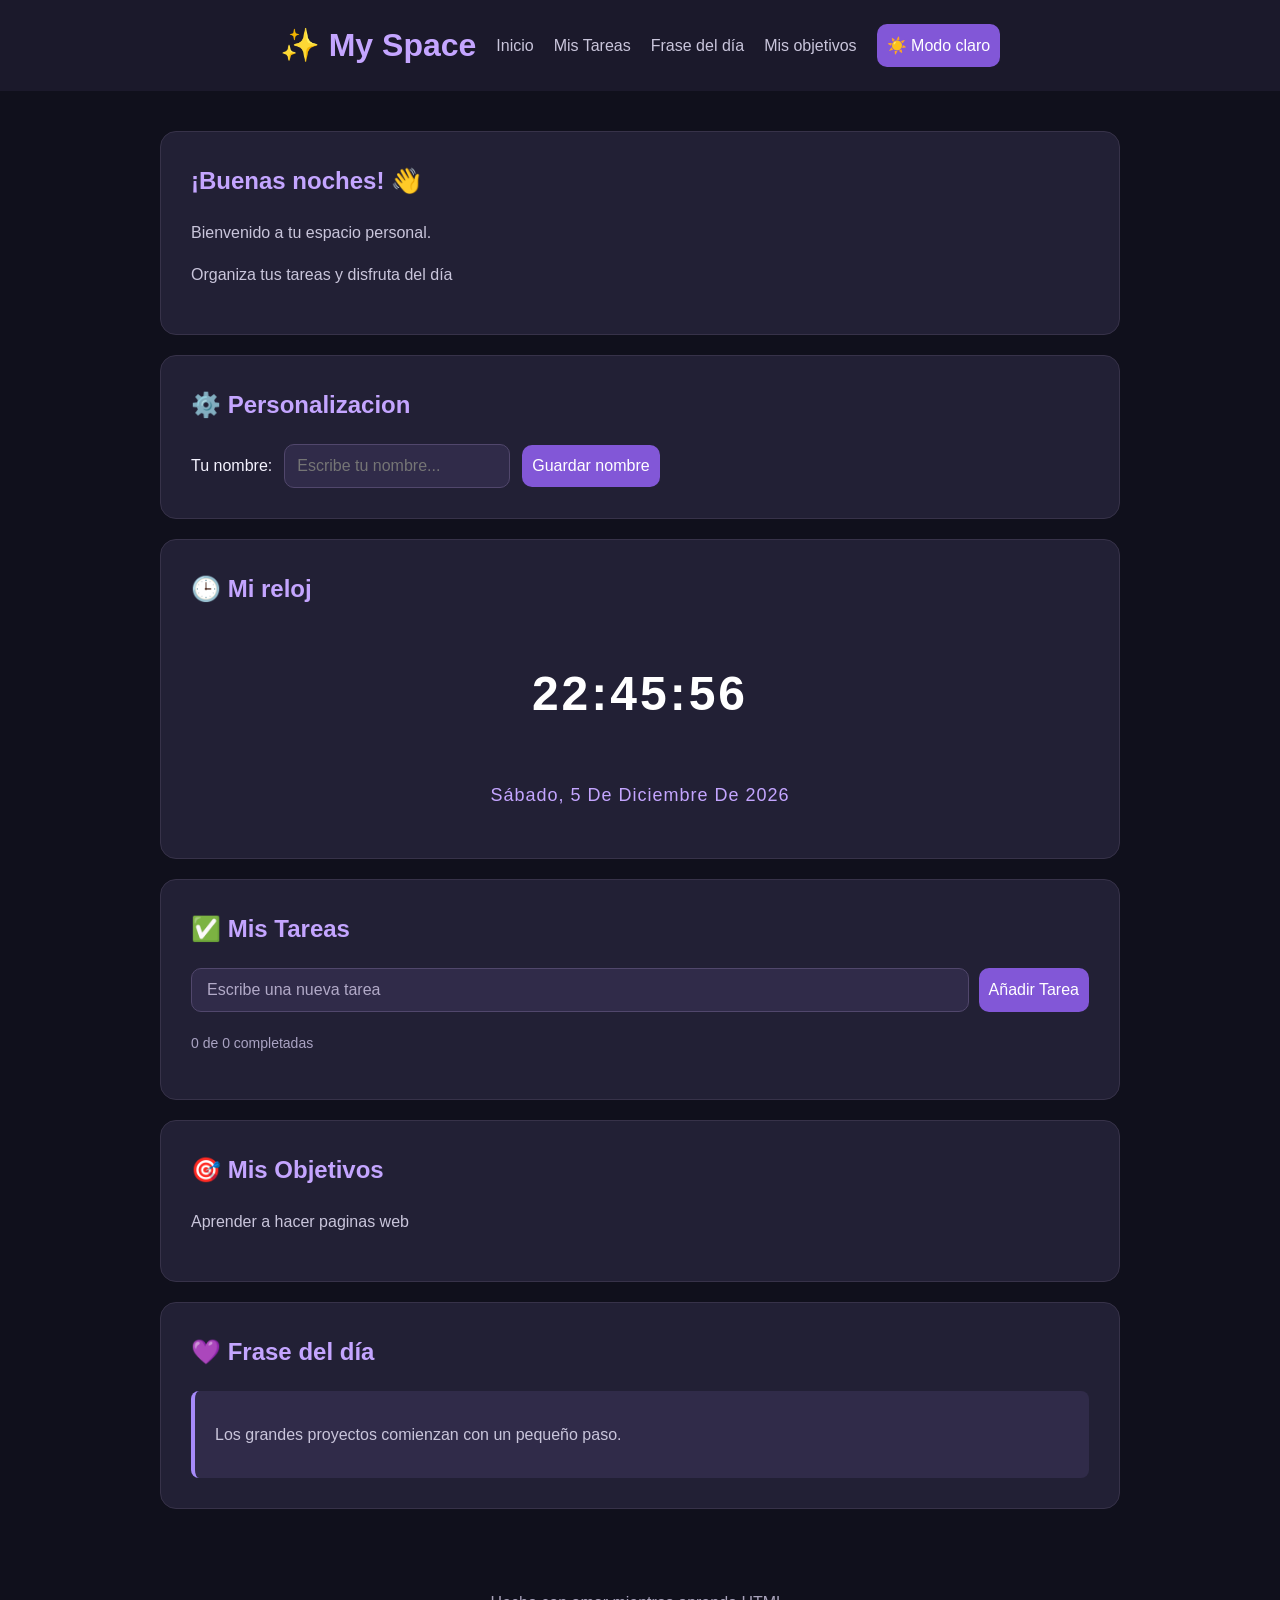
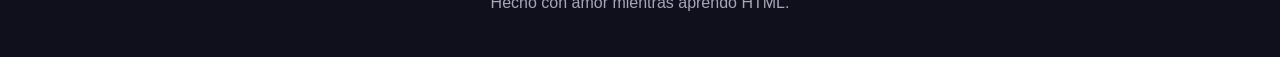
==== index.html @ 18e461f4 "Primera version de My Space" ====
<!DOCTYPE html>
<html lang="es">
<head> 
    <meta charset="UTF-8">
    <meta name="viewport" content="width=device-width, initial-scale=1.0">
    <title>My Space by sunrise</title>
    <link rel="stylesheet" href="style.css">
</head>

<body>

    <!--CABECERA-->
    <header> 
        <h1>✨ My Space</h1>

        <nav> 
            <a href="#Inicio">Inicio</a>
            <a href="#Tareas">Mis Tareas</a>
            <a href="#Frase">Frase del día</a>
            <a href="#Objetivos">Mis objetivos</a>
        </nav>

        <button id="boton-tema" type="button">
            ☀️ Cambiar tema
        </button>
    </header>

    <!--CONTENIDO PRINCIPAL-->
    <main>

        <!--BIENVENIDA-->
        <section id="#Inicio">
            <h2 id="saludo">Cargando Saludo...</h2>
            <p>Bienvenido a tu espacio personal.</p>
            <p>Organiza tus tareas y disfruta del día</p>
        </section>


        <!--Configuracion-->
        <section id="configuracion">
            <h2>⚙️ Personalizacion</h2>

            <form id="formulario-nombre">
                
                <label for="nombre-usuario">Tu nombre:</label>

                <input
                type = "text"
                id = "nombre-usuario"
                placeholder="Escribe tu nombre..."
                maxlength="30"
                >
                <button type="submit">Guardar nombre</button>
            </form>
        </section>


        <!--RELOJ-->
        <section id="reloj">
            <h2>🕒 Mi reloj</h2>
            
            <p id="Hora-actual">--:--:--</p>

            <p id ="fecha-actual">Cargando fecha...</p>
        </section>
        <!--TAREAS-->
        <section id="#Tareas">
            <h2>✅ Mis Tareas</h2>

            <form id="formulario-tarea">
                <input
                    type="text"
                    id="nueva-tarea"
                    placeholder="Escribe una nueva tarea"
                    required
                >

                <button type="submit">Añadir Tarea</button>
            </form>

            <ul id="lista-tareas"></ul>

            <p id="contador-tareas">0 tareas completadas</p>

        </section>

        <!--OBJETIVOS-->
        <section id="#Objetivos">
            <h2>🎯 Mis Objetivos</h2>
            <p> Aprender a hacer paginas web</p>
        </section>
        <!--FRASE DEL DIA-->
        <section id="#Frase">
            <h2>💜 Frase del día</h2>

            <article>
                <p>
                    Los grandes proyectos comienzan
                    con un pequeño paso.
                </p>
            </article>
        </section>

    </main>

    <!--PIE DE PAGINA-->
    <footer>
        <p>Hecho con amor mientras aprendo HTML.</p>
    </footer>

    <script src="script.js"></script>
</body>
</html>
---- style.css ----
/* 1. Configuracion General */

* {
    box-sizing: border-box;
}

html {
    scroll-behavior: smooth;
}

body {
    margin: 0px;
    background-color: #10101c;
    color: #f5f3ff;
    font-family: Arial, sans-serif;
    line-height: 1.6;
}

/* 2. Cabecera */
header {
    background-color: #1b192b;
    padding: 20px 8%;
    display: flex;
    justify-content: center;
    align-items: center;
    gap: 20px;
    flex-wrap: wrap;
}

header h1{
    color: #c4a5ff;
    margin: 0;
}

nav {
    display: flex;
    gap: 20px;
    flex-wrap: wrap;
}

nav a{
    color: #c9c5db;
    text-decoration: none;
}

nav a:hover {
    color: #c4a5ff;
}

/* 3. Contenido principal */

main{
    max-width: 1000px;
    margin: 40px auto;
    padding: 0 20px;
}

/* 4. Tarjetas */

section {
    background-color: #222035;
    padding: 30px;
    margin-bottom: 20px;
    border: 1px solid #373249;
    border-radius: 16px;
}

section h2 {
    color: #c4a5ff;
    margin-top: 0;
}

section p{
    color: #c9c5db;
}

/* 5.Lista de tareas */

ul{
    padding-left: 24px;
}

li{
    margin-bottom: 10px;
}

/* 6.Botones */

button{
    background-color: #8257d7;
    color: white;
    border: none;
    border-radius: 10px;
    padding: 12px 10px;
    font-size: 16px;
    cursor: pointer;
    transition: background-color 0.2s;
}

button:hover {
    background-color: #9c75ed;
}

/* 7.Frase del dia*/

article{
    background-color: #302b49;
    border-left: 4px solid #a78bfa;
    border-radius: 8px;
    padding: 15px 20px;
}

/* 8.Pie de pagina*/

footer {
    text-align: center;
    padding: 25px;
    color: #a9a3bb;
}

/* 9.Adaptacion para moviles*/

@media (max-width: 600px) {
    header {
        padding: 20px;
    }

    main {
        margin: 20px auto;
    }

    section {
        padding: 20px;
    }

    /* Diseño del reloj */


}
#Hora-actual {
    color: #ffffff;
    font-size: 48px;
    font-weight: bold;
    text-align: center;
    letter-spacing: 3px;
    font-variant-numeric: tabular-nums;
}


/* =====================================
   LISTA DE TAREAS
===================================== */

#formulario-tarea {
    display: flex;
    gap: 10px;
    flex-wrap: wrap;
    margin-bottom: 20px;
}

#nueva-tarea {
    flex: 1;
    min-width: 180px;
    padding: 12px 15px;

    background-color: #302b49;
    color: white;

    border: 1px solid #51476c;
    border-radius: 10px;

    font-size: 16px;
}

#nueva-tarea:focus {
    outline: 2px solid #a78bfa;
}

#nueva-tarea::placeholder {
    color: #b2aac8;
}

#lista-tareas {
    list-style: none;
    padding: 0;
}

#lista-tareas li {
    display: flex;
    align-items: center;
    gap: 12px;

    background-color: #302b49;
    border-radius: 10px;
    padding: 12px;

    margin-bottom: 10px;
}

#lista-tareas li span {
    flex: 1;
    overflow-wrap: anywhere;
}

#lista-tareas input[type="checkbox"] {
    width: 18px;
    height: 18px;
    accent-color: #a78bfa;
    cursor: pointer;
}

#lista-tareas .completada {
    text-decoration: line-through;
    color: #a9a3bb;
}

#lista-tareas button {
    background-color: #6f344e;
    padding: 8px 12px;
    font-size: 13px;
}

#lista-tareas button:hover {
    background-color: #a14366;
}

#contador-tareas {
    color: #aaa3c3;
    font-size: 14px;
}


/* ======================================
   MODO CLARO
====================================== */

body.modo-claro {
    background-color: #f5f2fc;
    color: #28213c;
}

body.modo-claro header {
    background-color: #ffffff;
    border-bottom: 1px solid #e3d9ef;
}

body.modo-claro header h1 {
    color: #7045bf;
}

body.modo-claro nav a {
    color: #5d526e;
}

body.modo-claro nav a:hover {
    color: #7045bf;
}

body.modo-claro section {
    background-color: #ffffff;
    border-color: #e3d9ef;
}

body.modo-claro section h2 {
    color: #7045bf;
}

body.modo-claro section p {
    color: #60566e;
}

body.modo-claro #hora-actual {
    color: #28213c;
}

body.modo-claro article {
    background-color: #f0e9fa;
}

body.modo-claro #nueva-tarea {
    background-color: #f8f5fc;
    color: #28213c;
    border-color: #d4c5e6;
}

body.modo-claro #nueva-tarea::placeholder {
    color: #756b83;
}

body.modo-claro #lista-tareas li {
    background-color: #f0e9fa;
}

body.modo-claro #lista-tareas .completada {
    color: #777080;
}

body.modo-claro #contador-tareas,
body.modo-claro footer {
    color: #696078;
}

/* ESTILOS DEL FORMULARIO DE NOMBRE */

#formulario-nombre {
    display: flex;
    flex-wrap: wrap;
    align-items: center;
    gap: 12px;
}

#nombre-usuario {
    padding: 12px;
    background-color: #302b49;
    border: 1px solid #51476c;
    border-radius: 10px;
    color: #ffffff;
    font-size: 16px;
}

body.modo-claro #nombre-usuario {
    background-color: #f8f5fc;
    color: #28213c;
    border-color: #d4c5e6;
}

body.modo-claro #nombre-usuario::placeholder {
    color: #756b83;
}

/* RELOJ EN MODO CLARO */

body.modo-claro #Hora-actual {
    color: #28213c;
}


/* ======================================
   DISEÑO DE LA FECHA
====================================== */

#fecha-actual {
    color: #c4a5ff;
    font-size: 18px;
    font-weight: 500;
    text-align: center;
    letter-spacing: 1px;
    text-transform: capitalize;
    margin-top: 5px;
}

/* FECHA EN MODO CLARO */

body.modo-claro #fecha-actual {
    color: #7045bf;
}
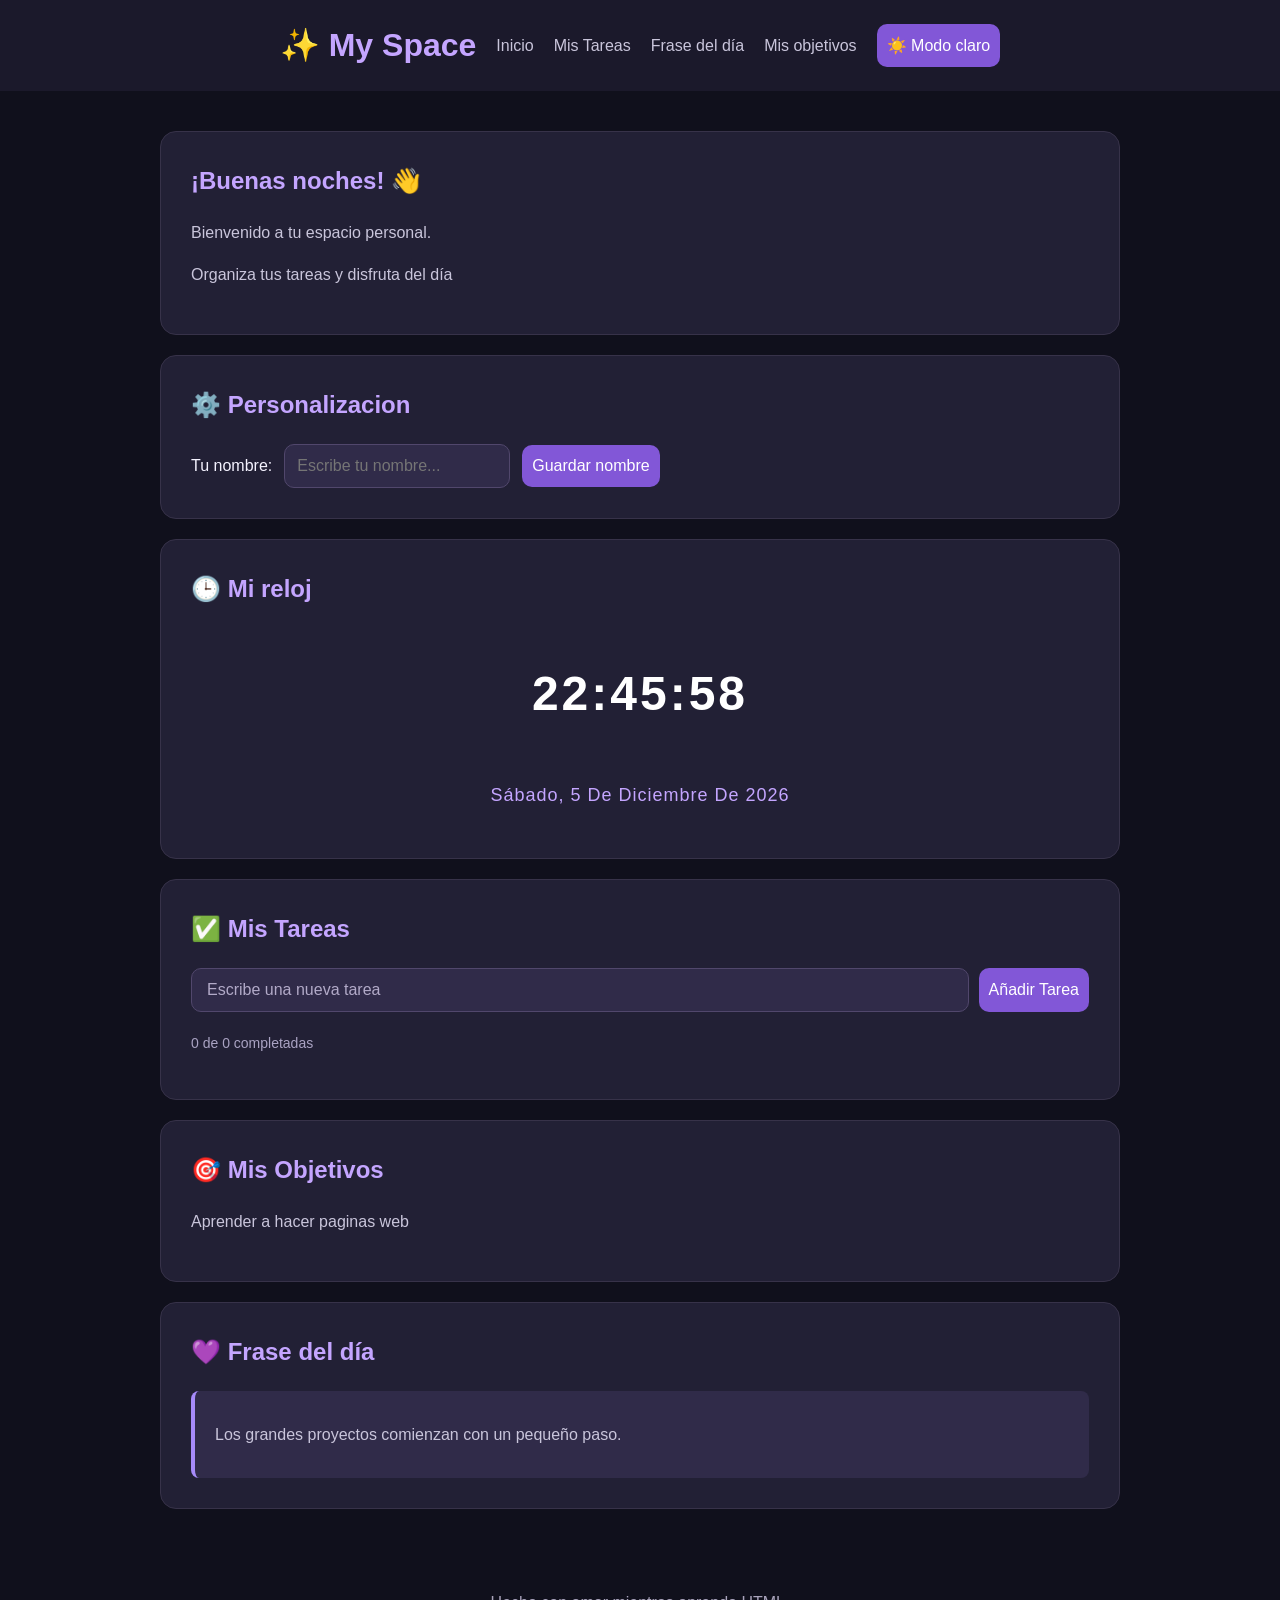
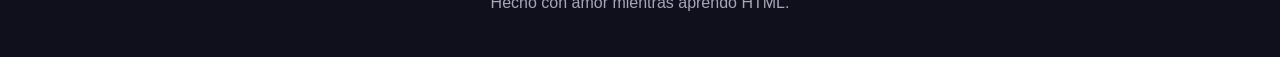
==== commit 4f56e611: "chore: update project files and documentation" ====
--- a/index.html
+++ b/index.html
@@ -1,4 +1,5 @@
 <!DOCTYPE html>
+<!-- My Space - Personal Productivity Dashboard -->
 <html lang="es">
 <head> 
     <meta charset="UTF-8">
--- a/style.css
+++ b/style.css
@@ -1,3 +1,4 @@
+/* My Space - Dashboard Styles */
 /* 1. Configuracion General */
 
 * {
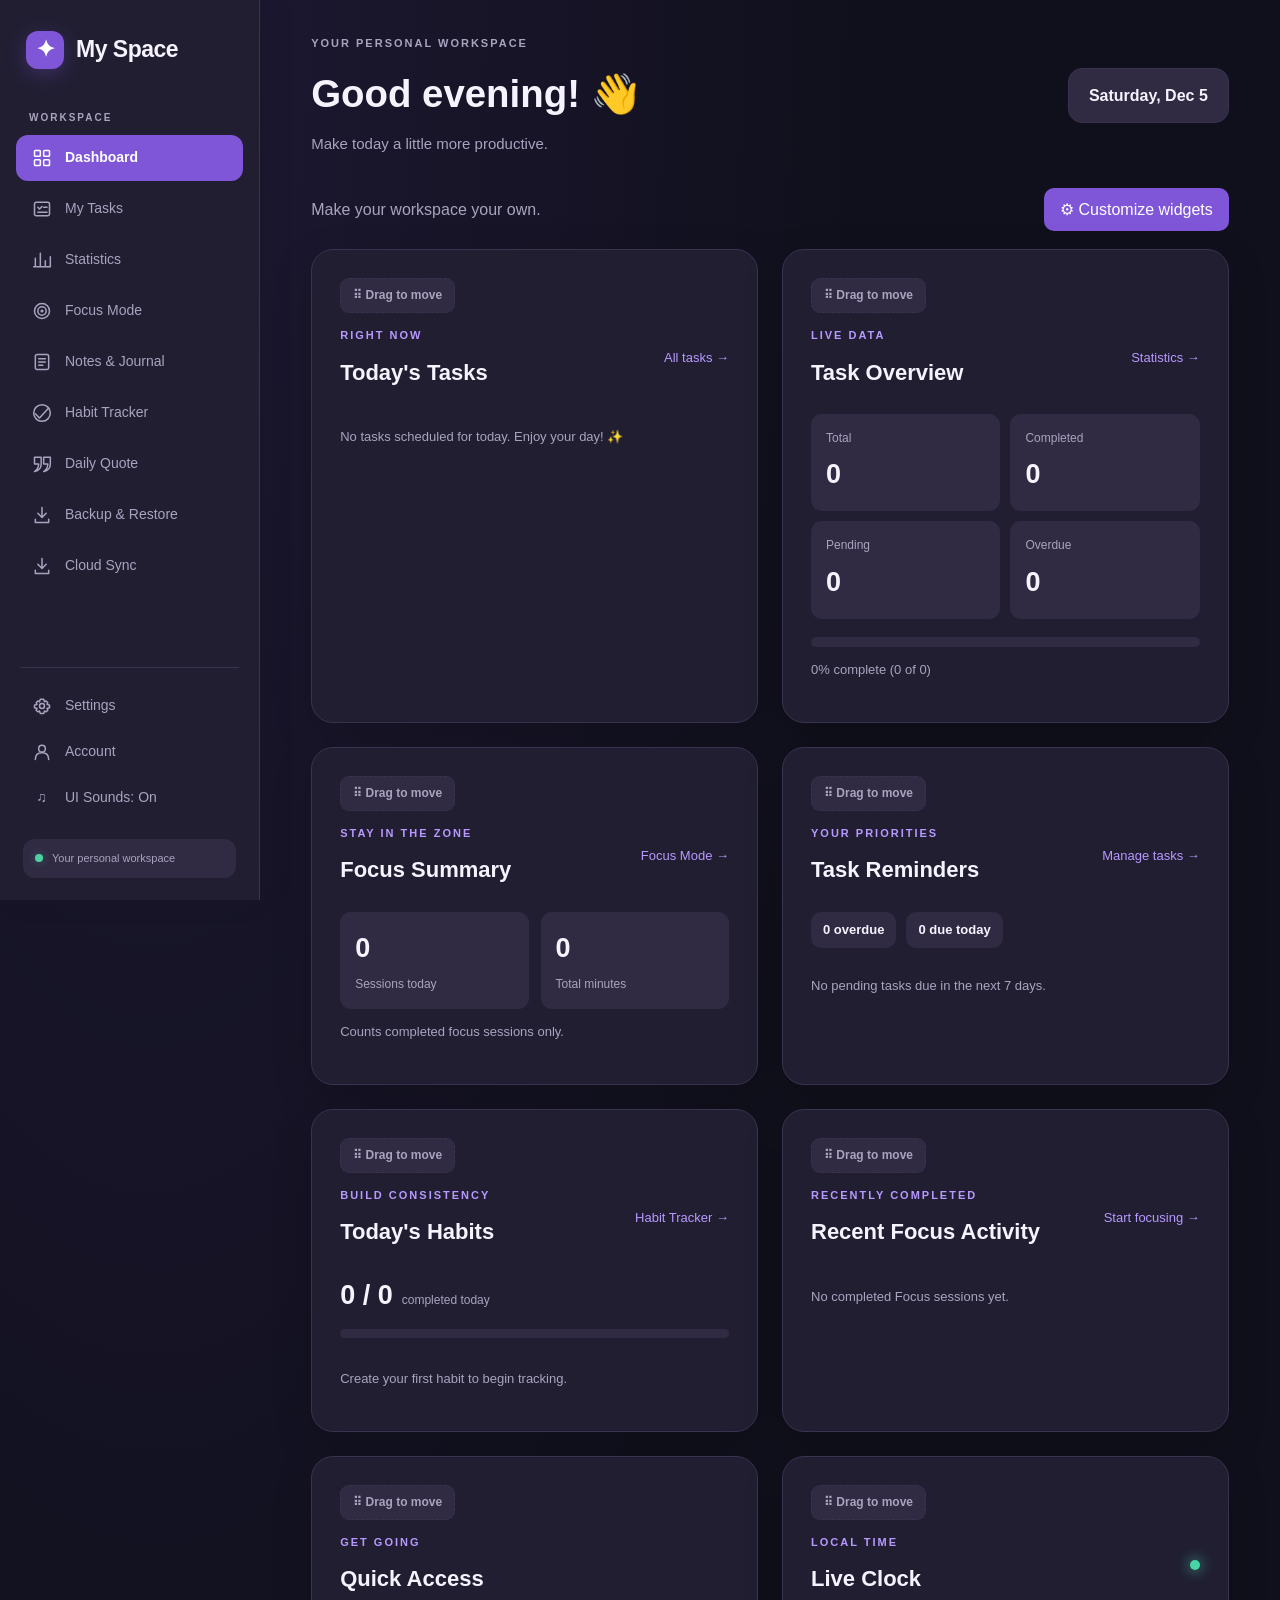
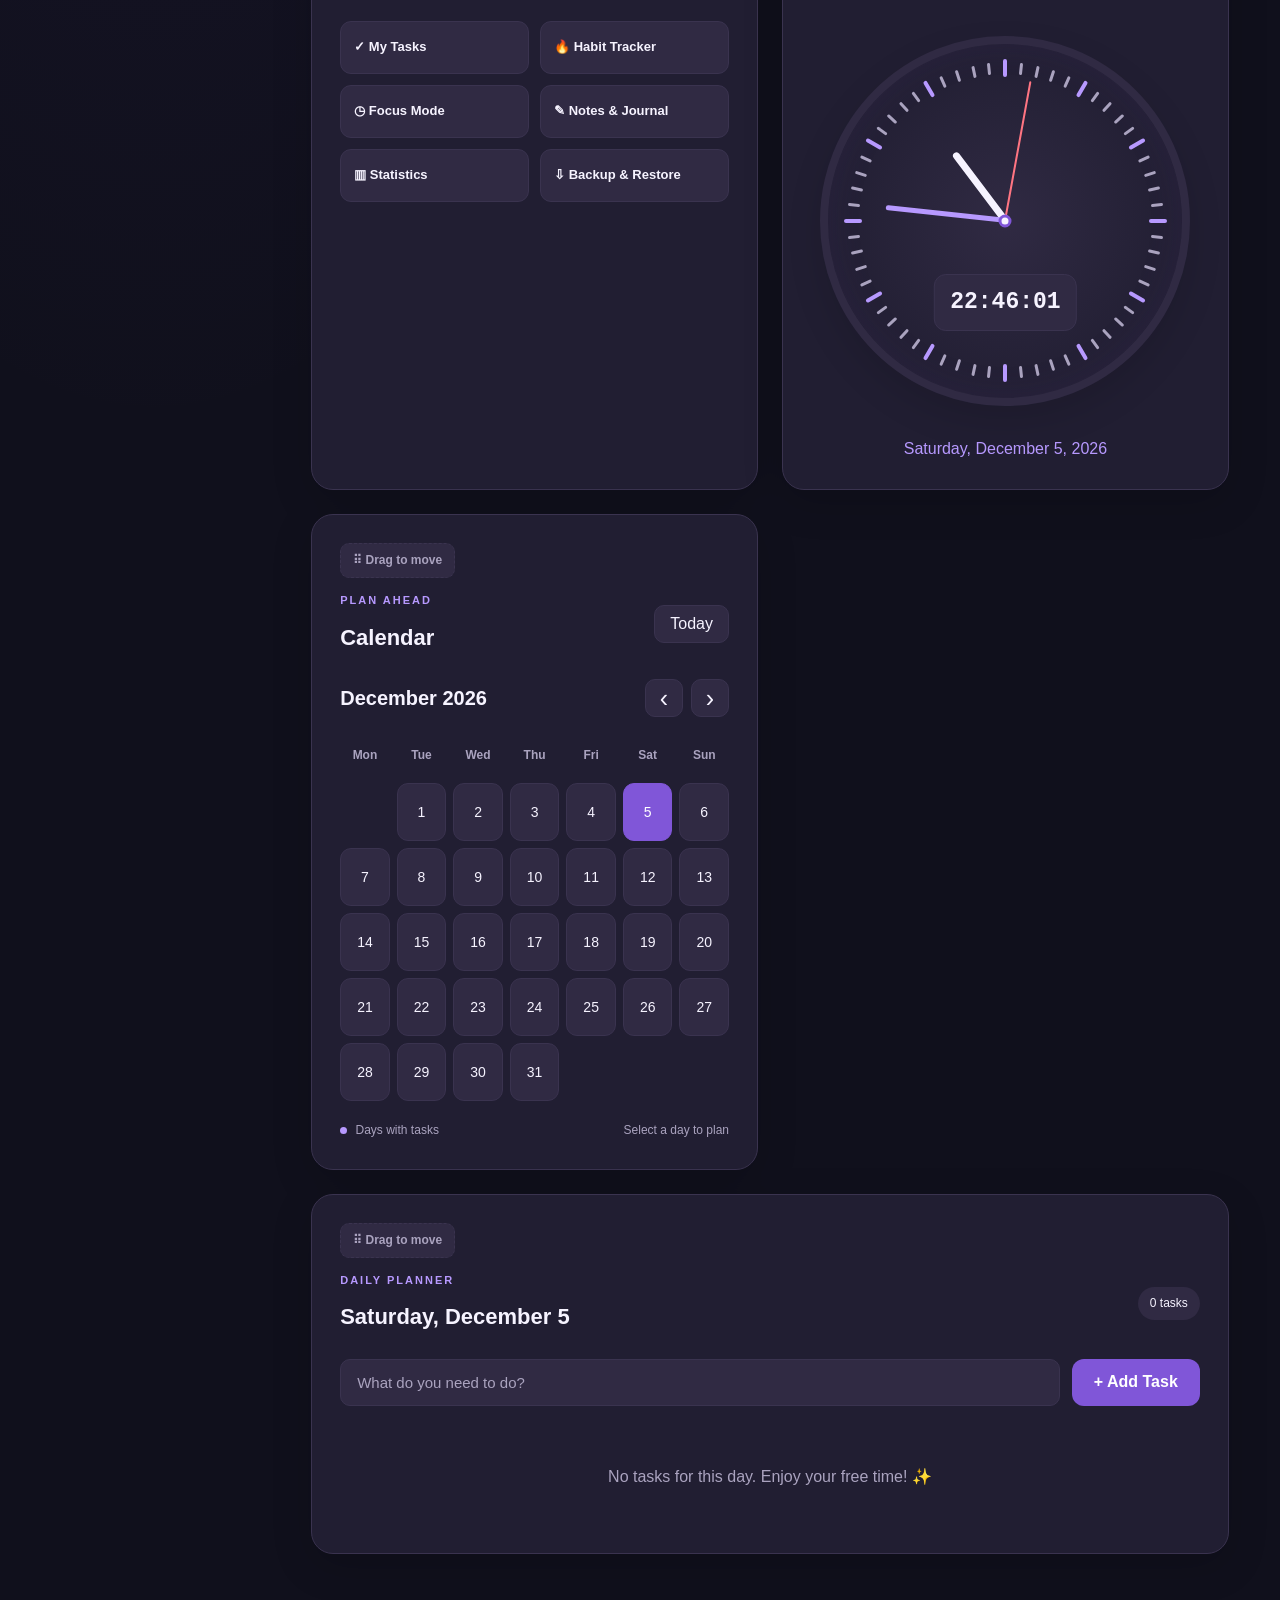
==== commit 56ec112b: "feat: release My Space productivity platform" ====
--- a/index.html
+++ b/index.html
@@ -1,114 +1,258 @@
+
 <!DOCTYPE html>
-<!-- My Space - Personal Productivity Dashboard -->
-<html lang="es">
-<head> 
+<html lang="en">
+
+<head>
     <meta charset="UTF-8">
     <meta name="viewport" content="width=device-width, initial-scale=1.0">
-    <title>My Space by sunrise</title>
+
+    <title>Dashboard | My Space</title>
+
     <link rel="stylesheet" href="style.css">
+    <link rel="stylesheet" href="dashboard.css">
+    <link rel="stylesheet" href="themes.css">
+    <link rel="stylesheet" href="sidebar.css">
+    <link rel="stylesheet" href="dashboard-widgets.css">
+    <link rel="stylesheet" href="activity-center.css">
+
+    <script src="dashboard.js" defer></script>
+    <script src="shared-tasks.js" defer></script>
+    <script src="themes.js" defer></script>
+    <script src="sidebar.js" defer></script>
+    <script src="dashboard-widgets.js" defer></script>
+    <script src="activity-center.js" defer></script>
 </head>
 
-<body>
-
-    <!--CABECERA-->
-    <header> 
-        <h1>✨ My Space</h1>
-
-        <nav> 
-            <a href="#Inicio">Inicio</a>
-            <a href="#Tareas">Mis Tareas</a>
-            <a href="#Frase">Frase del día</a>
-            <a href="#Objetivos">Mis objetivos</a>
-        </nav>
-
-        <button id="boton-tema" type="button">
-            ☀️ Cambiar tema
-        </button>
-    </header>
-
-    <!--CONTENIDO PRINCIPAL-->
-    <main>
-
-        <!--BIENVENIDA-->
-        <section id="#Inicio">
-            <h2 id="saludo">Cargando Saludo...</h2>
-            <p>Bienvenido a tu espacio personal.</p>
-            <p>Organiza tus tareas y disfruta del día</p>
+<body class="dashboard-page">
+
+    
+<header class="site-header">
+
+    <a href="index.html" class="site-brand">
+        ✦ My Space
+    </a>
+
+    <nav class="site-nav" aria-label="Main navigation">
+        <a href="index.html">Dashboard</a>
+        <a href="tasks.html">My Tasks</a>
+        <a href="statistics.html">Statistics</a>
+        <a href="quotes.html">Daily Quote</a>
+        <a href="settings.html">Settings</a>
+    </nav>
+
+</header>
+
+
+    <main class="dashboard-main">
+
+        <div class="welcome">
+            <div>
+                <p class="eyebrow">YOUR PERSONAL WORKSPACE</p>
+                <h1 id="dashboard-greeting">Welcome back! 👋</h1>
+                <p class="subtitle">
+                    Make today a little more productive.
+                </p>
+            </div>
+
+            <div class="today-label" id="today-label"></div>
+        </div>
+
+        <div class="dashboard-actions">
+            <p>Make your workspace your own.</p>
+            <button id="customize-dashboard" type="button" aria-expanded="false" aria-controls="dashboard-customizer">⚙ Customize widgets</button>
+        </div>
+        <section id="dashboard-customizer" class="dashboard-customizer" hidden aria-label="Customize dashboard widgets">
+            <p>Show or hide widgets, and drag widgets by their handles to change their positions.</p>
+            <div id="widget-visibility-controls" class="widget-visibility-controls"></div>
+            <button id="reset-dashboard" type="button">Reset layout</button>
         </section>
-
-
-        <!--Configuracion-->
-        <section id="configuracion">
-            <h2>⚙️ Personalizacion</h2>
-
-            <form id="formulario-nombre">
-                
-                <label for="nombre-usuario">Tu nombre:</label>
-
-                <input
-                type = "text"
-                id = "nombre-usuario"
-                placeholder="Escribe tu nombre..."
-                maxlength="30"
-                >
-                <button type="submit">Guardar nombre</button>
-            </form>
-        </section>
-
-
-        <!--RELOJ-->
-        <section id="reloj">
-            <h2>🕒 Mi reloj</h2>
-            
-            <p id="Hora-actual">--:--:--</p>
-
-            <p id ="fecha-actual">Cargando fecha...</p>
-        </section>
-        <!--TAREAS-->
-        <section id="#Tareas">
-            <h2>✅ Mis Tareas</h2>
-
-            <form id="formulario-tarea">
-                <input
-                    type="text"
-                    id="nueva-tarea"
-                    placeholder="Escribe una nueva tarea"
-                    required
-                >
-
-                <button type="submit">Añadir Tarea</button>
-            </form>
-
-            <ul id="lista-tareas"></ul>
-
-            <p id="contador-tareas">0 tareas completadas</p>
-
-        </section>
-
-        <!--OBJETIVOS-->
-        <section id="#Objetivos">
-            <h2>🎯 Mis Objetivos</h2>
-            <p> Aprender a hacer paginas web</p>
-        </section>
-        <!--FRASE DEL DIA-->
-        <section id="#Frase">
-            <h2>💜 Frase del día</h2>
-
-            <article>
-                <p>
-                    Los grandes proyectos comienzan
-                    con un pequeño paso.
+        <div id="activity-alert" class="activity-alert" role="status" hidden>
+            <span id="activity-alert-text"></span>
+            <button type="button" id="activity-alert-dismiss" aria-label="Dismiss reminder">Dismiss</button>
+        </div>
+        <div class="dashboard-grid personalized-grid" id="personalized-grid">
+
+            <!-- TODAY'S TASKS -->
+            <section class="widget overview-widget" data-widget="today" data-widget-title="Today's Tasks">
+                <div class="widget-heading"><div><p class="eyebrow">RIGHT NOW</p><h2>Today's Tasks</h2></div><a class="widget-link" href="tasks.html">All tasks →</a></div>
+                <ul id="today-tasks-list" class="overview-task-list"></ul>
+                <p id="today-tasks-empty" class="overview-empty" hidden>No tasks scheduled for today. Enjoy your day! ✨</p>
+            </section>
+
+            <!-- TASK STATISTICS -->
+            <section class="widget overview-widget" data-widget="stats" data-widget-title="Task Overview">
+                <div class="widget-heading"><div><p class="eyebrow">LIVE DATA</p><h2>Task Overview</h2></div><a class="widget-link" href="statistics.html">Statistics →</a></div>
+                <div class="overview-stats">
+                    <div><span>Total</span><strong id="dash-stat-total">0</strong></div>
+                    <div><span>Completed</span><strong id="dash-stat-completed">0</strong></div>
+                    <div><span>Pending</span><strong id="dash-stat-pending">0</strong></div>
+                    <div><span>Overdue</span><strong id="dash-stat-overdue">0</strong></div>
+                </div>
+                <div class="overview-progress" role="progressbar" aria-label="Task completion" aria-valuemin="0" aria-valuemax="100" aria-valuenow="0"><div id="dash-progress-fill"></div></div>
+                <p id="dash-completion-label" class="overview-caption">0% complete</p>
+            </section>
+
+            <!-- FOCUS OVERVIEW -->
+            <section class="widget overview-widget" data-widget="focus" data-widget-title="Focus Summary">
+                <div class="widget-heading"><div><p class="eyebrow">STAY IN THE ZONE</p><h2>Focus Summary</h2></div><a class="widget-link" href="focus.html">Focus Mode →</a></div>
+                <div class="focus-summary"><div><strong id="dash-focus-today">0</strong><span>Sessions today</span></div><div><strong id="dash-focus-minutes">0</strong><span>Total minutes</span></div></div>
+                <p class="overview-caption">Counts completed focus sessions only.</p>
+            </section>
+
+            <!-- UPCOMING / OVERDUE TASKS -->
+            <section class="widget activity-widget" data-widget="upcoming" data-widget-title="Task Reminders">
+                <div class="widget-heading"><div><p class="eyebrow">YOUR PRIORITIES</p><h2>Task Reminders</h2></div><a class="widget-link" href="tasks.html">Manage tasks →</a></div>
+                <div class="activity-metrics"><span id="activity-overdue-count">0 overdue</span><span id="activity-today-count">0 due today</span></div>
+                <ul id="activity-upcoming-list" class="activity-list"></ul>
+                <p id="activity-upcoming-empty" class="overview-empty" hidden>No pending tasks due in the next 7 days.</p>
+            </section>
+
+            <!-- HABIT SUMMARY -->
+            <section class="widget activity-widget" data-widget="habits" data-widget-title="Today's Habits">
+                <div class="widget-heading"><div><p class="eyebrow">BUILD CONSISTENCY</p><h2>Today's Habits</h2></div><a class="widget-link" href="habits.html">Habit Tracker →</a></div>
+                <div class="activity-habit-progress"><strong id="activity-habit-count">0 / 0</strong><span>completed today</span></div>
+                <div class="activity-progress" role="progressbar" aria-label="Today's habits completion" aria-valuemin="0" aria-valuemax="100" aria-valuenow="0"><div id="activity-habit-fill"></div></div>
+                <ul id="activity-habit-list" class="activity-list"></ul>
+                <p id="activity-habit-empty" class="overview-empty" hidden>Create your first habit to begin tracking.</p>
+            </section>
+
+            <!-- ACTIVITY HISTORY -->
+            <section class="widget activity-widget" data-widget="activity" data-widget-title="Recent Focus Activity">
+                <div class="widget-heading"><div><p class="eyebrow">RECENTLY COMPLETED</p><h2>Recent Focus Activity</h2></div><a class="widget-link" href="focus.html">Start focusing →</a></div>
+                <ul id="activity-focus-list" class="activity-list"></ul>
+                <p id="activity-focus-empty" class="overview-empty" hidden>No completed Focus sessions yet.</p>
+            </section>
+
+            <!-- QUICK ACCESS -->
+            <section class="widget activity-widget" data-widget="shortcuts" data-widget-title="Quick Access">
+                <div class="widget-heading"><div><p class="eyebrow">GET GOING</p><h2>Quick Access</h2></div></div>
+                <div class="activity-shortcuts">
+                    <a href="tasks.html">✓ My Tasks</a>
+                    <a href="habits.html">🔥 Habit Tracker</a>
+                    <a href="focus.html">◷ Focus Mode</a>
+                    <a href="notes.html">✎ Notes & Journal</a>
+                    <a href="statistics.html">▥ Statistics</a>
+                    <a href="backup.html">⇩ Backup & Restore</a>
+                </div>
+            </section>
+
+            <!-- ANALOG CLOCK -->
+            <section class="widget clock-widget" data-widget="clock" data-widget-title="Live Clock">
+
+                <div class="widget-heading">
+                    <div>
+                        <p class="eyebrow">LOCAL TIME</p>
+                        <h2>Live Clock</h2>
+                    </div>
+                    <span class="status-dot" aria-label="Live"></span>
+                </div>
+
+                <div class="clock-container">
+                    <div class="analog-clock" aria-label="Analog clock">
+
+                        <div class="clock-marks" id="clock-marks"></div>
+
+                        <div class="clock-hand hour-hand" id="hour-hand"></div>
+                        <div class="clock-hand minute-hand" id="minute-hand"></div>
+                        <div class="clock-hand second-hand" id="second-hand"></div>
+
+                        <div class="clock-center"></div>
+
+                        <div class="digital-display" id="digital-clock"
+                             role="timer" aria-live="off">
+                            --:--:--
+                        </div>
+
+                    </div>
+                </div>
+
+                <p class="clock-date" id="clock-date">
+                    Loading date...
                 </p>
-            </article>
-        </section>
+            </section>
+
+            <!-- MONTHLY CALENDAR -->
+            <section class="widget calendar-widget" data-widget="calendar" data-widget-title="Calendar">
+
+                <div class="widget-heading">
+                    <div>
+                        <p class="eyebrow">PLAN AHEAD</p>
+                        <h2>Calendar</h2>
+                    </div>
+
+                    <button id="calendar-today" class="today-button"
+                            type="button">
+                        Today
+                    </button>
+                </div>
+
+                <div class="calendar-toolbar">
+
+                    <h3 id="calendar-month"></h3>
+
+                    <div class="calendar-actions">
+                        <button id="previous-month" type="button"
+                                aria-label="Previous month">‹</button>
+                        <button id="next-month" type="button"
+                                aria-label="Next month">›</button>
+                    </div>
+
+                </div>
+
+                <div class="calendar-weekdays" aria-hidden="true">
+                    <span>Mon</span>
+                    <span>Tue</span>
+                    <span>Wed</span>
+                    <span>Thu</span>
+                    <span>Fri</span>
+                    <span>Sat</span>
+                    <span>Sun</span>
+                </div>
+
+                <div class="calendar-days" id="calendar-days"></div>
+
+                <div class="calendar-legend">
+                    <span><i></i> Days with tasks</span>
+                    <span>Select a day to plan</span>
+                </div>
+
+            </section>
+
+            <!-- SCHEDULED TASKS -->
+            <section class="widget planner-widget" data-widget="planner" data-widget-title="Daily Planner">
+
+                <div class="widget-heading">
+                    <div>
+                        <p class="eyebrow">DAILY PLANNER</p>
+                        <h2 id="selected-date-title">Selected Day</h2>
+                    </div>
+                    <span class="task-count" id="day-task-count">0 tasks</span>
+                </div>
+
+                <form id="calendar-task-form" class="task-form">
+                    <input
+                        id="calendar-task-input"
+                        type="text"
+                        placeholder="What do you need to do?"
+                        maxlength="160"
+                        aria-label="New scheduled task"
+                        required
+                    >
+
+                    <button type="submit">+ Add Task</button>
+                </form>
+
+                <ul class="scheduled-tasks" id="scheduled-tasks"></ul>
+
+                <p class="empty-message" id="empty-tasks">
+                    No tasks for this day. Enjoy your free time! ✨
+                </p>
+
+            </section>
+
+        </div>
 
     </main>
 
-    <!--PIE DE PAGINA-->
-    <footer>
-        <p>Hecho con amor mientras aprendo HTML.</p>
-    </footer>
-
-    <script src="script.js"></script>
 </body>
-</html>+</html>
--- a/style.css
+++ b/style.css
@@ -355,3 +355,308 @@
 body.modo-claro #fecha-actual {
     color: #7045bf;
 }
+
+html {
+    scroll-behavior: smooth;
+    scroll-padding-top: 100px;
+}
+header {
+    position: sticky;
+    top: 0;
+    z-index: 100;
+}
+@media (max-width: 600px) {
+    html {
+        scroll-padding-top: 160px;
+    }
+}
+
+@media (prefers-reduced-motion: reduce) {
+    html {
+        scroll-behavior: auto;
+    }
+}
+
+
+/* =====================================
+   MAIN NAVIGATION
+===================================== */
+
+#menu-principal {
+    display: flex;
+    align-items: center;
+    flex-wrap: wrap;
+    gap: 8px;
+}
+
+#menu-principal a {
+    display: inline-block;
+    padding: 10px 15px;
+
+    color: #c9c5db;
+    text-decoration: none;
+    font-size: 14px;
+    font-weight: 500;
+
+    border-radius: 10px;
+    transition: background-color 0.2s, color 0.2s;
+}
+
+#menu-principal a:hover {
+    background-color: #302b49;
+    color: #ffffff;
+}
+
+#menu-principal a:focus-visible {
+    outline: 2px solid #a78bfa;
+    outline-offset: 3px;
+}
+
+/* Highlight the selected section */
+
+#menu-principal a.activo {
+    background-color: #8257d7;
+    color: #ffffff;
+}
+
+/* Light theme */
+
+body.modo-claro #menu-principal a {
+    color: #5d526e;
+}
+
+body.modo-claro #menu-principal a:hover {
+    background-color: #f0e9fa;
+    color: #7045bf;
+}
+
+body.modo-claro #menu-principal a.activo {
+    background-color: #8257d7;
+    color: #ffffff;
+}
+
+/* =====================================
+   MULTI-PAGE LAYOUT
+===================================== */
+
+body {
+    min-height: 100vh;
+    display: flex;
+    flex-direction: column;
+}
+
+main {
+    width: 100%;
+    flex: 1;
+}
+
+header {
+    position: relative;
+}
+
+#menu-principal a.activo {
+    background-color: #8257d7;
+    color: #ffffff;
+}
+
+body.modo-claro #menu-principal a.activo {
+    background-color: #8257d7;
+    color: #ffffff;
+}
+
+section {
+    width: 100%;
+}
+
+/* SETTINGS FORM */
+
+#formulario-nombre {
+    display: flex;
+    flex-wrap: wrap;
+    align-items: center;
+    gap: 12px;
+}
+
+#nombre-usuario {
+    flex: 1;
+    min-width: 180px;
+}
+
+/* RESPONSIVE LAYOUT */
+
+@media (max-width: 600px) {
+    header {
+        flex-direction: column;
+        align-items: flex-start;
+    }
+
+    #menu-principal {
+        width: 100%;
+    }
+
+    #menu-principal a {
+        font-size: 13px;
+        padding: 8px 10px;
+    }
+}
+
+
+/* =====================================
+   LIVE CLOCK & DATE
+===================================== */
+
+#reloj {
+    text-align: center;
+}
+
+#hora-actual {
+    color: #ffffff;
+    font-size: 56px;
+    font-weight: 700;
+    font-variant-numeric: tabular-nums;
+    letter-spacing: 3px;
+    margin: 15px 0 5px;
+}
+
+#fecha-actual {
+    color: #c4a5ff;
+    font-size: 18px;
+    font-weight: 500;
+    margin-top: 5px;
+}
+
+/* LIGHT MODE */
+
+body.modo-claro #hora-actual {
+    color: #28213c;
+}
+
+body.modo-claro #fecha-actual {
+    color: #7045bf;
+}
+
+/* MOBILE */
+
+@media (max-width: 600px) {
+    #hora-actual {
+        font-size: 38px;
+        letter-spacing: 1px;
+    }
+
+    #fecha-actual {
+        font-size: 15px;
+    }
+}
+
+
+/* =====================================
+   UNIFIED TASK SYSTEM
+===================================== */
+
+#lista-tareas {
+    list-style: none;
+    padding: 0;
+    display: grid;
+    gap: 12px;
+}
+
+#lista-tareas .scheduled-task {
+    display: flex;
+    align-items: center;
+    gap: 14px;
+    background: #302b49;
+    border-radius: 12px;
+    padding: 15px;
+}
+
+#lista-tareas .task-content {
+    display: flex;
+    flex: 1;
+    min-width: 0;
+    flex-direction: column;
+    gap: 8px;
+}
+
+#lista-tareas .task-content span {
+    color: #ffffff;
+    overflow-wrap: anywhere;
+}
+
+#lista-tareas .task-content span.done {
+    color: #aaa3bd;
+    text-decoration: line-through;
+}
+
+.task-date-input,
+#fecha-tarea {
+    background: #211d35;
+    color: #c4a5ff;
+    border: 1px solid #51476c;
+    border-radius: 8px;
+    padding: 8px 10px;
+    font-family: inherit;
+    color-scheme: dark;
+}
+
+.task-date-input {
+    max-width: 180px;
+}
+
+#lista-tareas .scheduled-task > input {
+    width: 18px;
+    height: 18px;
+    accent-color: #a78bfa;
+}
+
+#lista-tareas .delete-task {
+    flex-shrink: 0;
+    background: #6f344e;
+    color: white;
+    font-size: 13px;
+    padding: 8px 12px;
+}
+
+#sin-tareas {
+    color: #a9a3bb;
+    text-align: center;
+    margin-top: 30px;
+}
+
+#sin-tareas[hidden] {
+    display: none;
+}
+
+body.modo-claro #lista-tareas .scheduled-task {
+    background: #f0e9fa;
+}
+
+body.modo-claro #lista-tareas .task-content span {
+    color: #28213c;
+}
+
+body.modo-claro #lista-tareas .task-content span.done {
+    color: #777080;
+}
+
+body.modo-claro .task-date-input,
+body.modo-claro #fecha-tarea {
+    color-scheme: light;
+    background: #ffffff;
+    color: #7045bf;
+    border-color: #d4c5e6;
+}
+
+@media (max-width: 600px) {
+    #formulario-tarea {
+        flex-direction: column;
+        align-items: stretch;
+    }
+
+    #lista-tareas .scheduled-task {
+        flex-wrap: wrap;
+    }
+
+    .task-date-input {
+        max-width: 100%;
+    }
+}
--- a/dashboard.css
+++ b/dashboard.css
@@ -0,0 +1,677 @@
+
+/* =========================================
+   MY SPACE — DASHBOARD 2.0
+========================================= */
+
+:root {
+    --bg: #10101c;
+    --panel: #211e32;
+    --panel-alt: #2c2740;
+    --text: #f5f2ff;
+    --muted: #a9a2be;
+    --accent: #b799ff;
+    --accent-strong: #8056d8;
+    --border: #39334e;
+    --shadow: 0 12px 40px rgba(0, 0, 0, .15);
+}
+
+body.modo-claro {
+    --bg: #f4f1fa;
+    --panel: #ffffff;
+    --panel-alt: #eee8f7;
+    --text: #28213c;
+    --muted: #716783;
+    --accent: #7045bf;
+    --accent-strong: #8056d8;
+    --border: #e0d6ed;
+    --shadow: 0 12px 35px rgba(65, 39, 105, .06);
+}
+
+* {
+    box-sizing: border-box;
+}
+
+body.dashboard-page {
+    min-height: 100vh;
+    margin: 0;
+    background:
+        radial-gradient(ellipse at 10% 0%,
+            rgba(126, 82, 204, .12), transparent 40%),
+        var(--bg);
+    color: var(--text);
+    font-family: Inter, "Segoe UI", Arial, sans-serif;
+}
+
+/* HEADER */
+
+.dashboard-header {
+    width: 100%;
+    padding: 20px clamp(20px, 4vw, 72px);
+    display: flex;
+    align-items: center;
+    justify-content: space-between;
+    gap: 24px;
+    flex-wrap: wrap;
+    background: var(--panel);
+    border-bottom: 1px solid var(--border);
+}
+
+.brand {
+    color: var(--accent);
+    font-size: 24px;
+    font-weight: 800;
+    text-decoration: none;
+}
+
+.dashboard-nav {
+    display: flex;
+    flex-wrap: wrap;
+    gap: 8px;
+}
+
+.dashboard-nav a {
+    color: var(--muted);
+    padding: 11px 17px;
+    text-decoration: none;
+    border-radius: 12px;
+    font-size: 14px;
+    transition: .2s ease;
+}
+
+.dashboard-nav a:hover {
+    color: var(--text);
+    background: var(--panel-alt);
+}
+
+.dashboard-nav a.active {
+    background: var(--accent-strong);
+    color: #ffffff;
+}
+
+/* MAIN LAYOUT */
+
+main.dashboard-main {
+    width: 100%;
+    max-width: 1800px;
+    margin: 0 auto;
+    padding: 35px clamp(20px, 4vw, 72px) 55px;
+    flex: 1;
+}
+
+.welcome {
+    display: flex;
+    justify-content: space-between;
+    align-items: center;
+    gap: 24px;
+    flex-wrap: wrap;
+    margin-bottom: 32px;
+}
+
+.eyebrow {
+    color: var(--accent);
+    font-size: 11px;
+    font-weight: 700;
+    letter-spacing: 2px;
+    text-transform: uppercase;
+    margin: 0 0 10px;
+}
+
+.welcome h1 {
+    color: var(--text);
+    font-size: clamp(28px, 3vw, 44px);
+    margin: 0 0 8px;
+}
+
+.subtitle {
+    color: var(--muted);
+    font-size: 15px;
+    margin: 0;
+}
+
+.today-label {
+    background: var(--panel);
+    border: 1px solid var(--border);
+    border-radius: 14px;
+    padding: 14px 20px;
+    color: var(--accent);
+    font-weight: 600;
+}
+
+/* WIDGET GRID */
+
+.dashboard-grid {
+    display: grid;
+    grid-template-columns: minmax(0, 1fr) minmax(0, 1.45fr);
+    gap: 24px;
+    align-items: stretch;
+}
+
+.widget {
+    min-width: 0;
+    width: 100%;
+    margin: 0;
+    padding: 28px;
+    border: 1px solid var(--border);
+    border-radius: 22px;
+    background: var(--panel);
+    box-shadow: var(--shadow);
+}
+
+.widget-heading {
+    display: flex;
+    align-items: center;
+    justify-content: space-between;
+    gap: 15px;
+    margin-bottom: 24px;
+}
+
+.widget-heading h2 {
+    font-size: 22px;
+    color: var(--text);
+    margin: 0;
+}
+
+.status-dot {
+    width: 10px;
+    height: 10px;
+    border-radius: 50%;
+    background: #48d5a4;
+    box-shadow: 0 0 14px #48d5a4;
+    animation: pulse 2s infinite;
+}
+
+@keyframes pulse {
+    50% { opacity: .45; }
+}
+
+/* =========================================
+   ANALOG CLOCK
+========================================= */
+
+.clock-widget {
+    display: flex;
+    flex-direction: column;
+}
+
+.clock-container {
+    display: flex;
+    align-items: center;
+    justify-content: center;
+    flex: 1;
+    padding: 15px 0;
+}
+
+.analog-clock {
+    position: relative;
+    width: min(100%, 370px);
+    aspect-ratio: 1;
+    border-radius: 50%;
+    border: 8px solid var(--panel-alt);
+    background:
+        radial-gradient(circle,
+            var(--panel-alt) 0%,
+            var(--panel) 75%);
+    box-shadow:
+        inset 0 0 35px rgba(115, 79, 179, .1),
+        0 15px 35px rgba(0, 0, 0, .12);
+}
+
+.clock-mark {
+    position: absolute;
+    left: 50%;
+    top: 50%;
+    width: 3px;
+    height: 12px;
+    background: var(--muted);
+    border-radius: 3px;
+    transform-origin: center center;
+}
+
+.clock-mark.major {
+    width: 4px;
+    height: 18px;
+    background: var(--accent);
+}
+
+.clock-hand {
+    position: absolute;
+    bottom: 50%;
+    left: 50%;
+    transform-origin: 50% 100%;
+    border-radius: 20px;
+    z-index: 2;
+}
+
+.hour-hand {
+    width: 7px;
+    height: 24%;
+    margin-left: -3.5px;
+    background: var(--text);
+}
+
+.minute-hand {
+    width: 5px;
+    height: 34%;
+    margin-left: -2.5px;
+    background: var(--accent);
+}
+
+.second-hand {
+    width: 2px;
+    height: 40%;
+    margin-left: -1px;
+    background: #f28db2;
+    z-index: 4;
+}
+
+.clock-center {
+    position: absolute;
+    left: 50%;
+    top: 50%;
+    width: 13px;
+    height: 13px;
+    transform: translate(-50%, -50%);
+    background: var(--text);
+    border: 3px solid var(--accent-strong);
+    border-radius: 50%;
+    z-index: 6;
+}
+
+.digital-display {
+    position: absolute;
+    top: 65%;
+    left: 50%;
+    transform: translateX(-50%);
+    width: max-content;
+    padding: 9px 15px;
+    background: var(--panel-alt);
+    border: 1px solid var(--border);
+    border-radius: 12px;
+    color: var(--text);
+    font-family: Consolas, monospace;
+    font-size: clamp(16px, 2vw, 23px);
+    font-variant-numeric: tabular-nums;
+    font-weight: 700;
+    z-index: 7;
+}
+
+.clock-date {
+    text-align: center;
+    color: var(--accent);
+    font-size: 16px;
+    margin: 15px 0 0;
+}
+
+/* =========================================
+   CALENDAR
+========================================= */
+
+.calendar-widget {
+    display: flex;
+    flex-direction: column;
+}
+
+.today-button {
+    background: var(--panel-alt);
+    color: var(--accent);
+    border: 1px solid var(--border);
+    border-radius: 10px;
+    padding: 9px 15px;
+    cursor: pointer;
+}
+
+.calendar-toolbar {
+    display: flex;
+    align-items: center;
+    justify-content: space-between;
+    gap: 12px;
+    margin-bottom: 20px;
+}
+
+.calendar-toolbar h3 {
+    color: var(--text);
+    font-size: 20px;
+    margin: 0;
+}
+
+.calendar-actions {
+    display: flex;
+    gap: 8px;
+}
+
+.calendar-actions button {
+    width: 38px;
+    height: 38px;
+    padding: 0;
+    font-size: 25px;
+    border: 1px solid var(--border);
+    border-radius: 10px;
+    background: var(--panel-alt);
+    color: var(--text);
+    cursor: pointer;
+}
+
+.calendar-actions button:hover,
+.today-button:hover {
+    background: var(--accent-strong);
+    color: white;
+}
+
+.calendar-weekdays,
+.calendar-days {
+    display: grid;
+    grid-template-columns: repeat(7, minmax(0, 1fr));
+    gap: 7px;
+}
+
+.calendar-weekdays {
+    margin-bottom: 9px;
+}
+
+.calendar-weekdays span {
+    text-align: center;
+    color: var(--muted);
+    font-size: 12px;
+    font-weight: 700;
+    padding: 9px 0;
+}
+
+.calendar-day {
+    position: relative;
+    min-height: 58px;
+    padding: 9px 5px;
+    background: var(--panel-alt);
+    border: 1px solid transparent;
+    border-radius: 11px;
+    color: var(--text);
+    font-size: 14px;
+    cursor: pointer;
+    transition: background .2s, border-color .2s;
+}
+
+.calendar-day:hover {
+    border-color: var(--accent);
+}
+
+.calendar-day.today {
+    color: var(--accent);
+    border-color: var(--accent-strong);
+}
+
+.calendar-day.selected {
+    background: var(--accent-strong);
+    color: #ffffff;
+}
+
+.calendar-day.has-tasks::after {
+    content: "";
+    position: absolute;
+    width: 6px;
+    height: 6px;
+    bottom: 7px;
+    left: calc(50% - 3px);
+    background: #d5b7ff;
+    border-radius: 50%;
+}
+
+.calendar-day.selected.has-tasks::after {
+    background: #ffffff;
+}
+
+.calendar-empty {
+    min-height: 58px;
+}
+
+.calendar-legend {
+    display: flex;
+    justify-content: space-between;
+    flex-wrap: wrap;
+    gap: 12px;
+    color: var(--muted);
+    font-size: 12px;
+    margin-top: 20px;
+}
+
+.calendar-legend i {
+    display: inline-block;
+    width: 7px;
+    height: 7px;
+    margin-right: 5px;
+    background: var(--accent);
+    border-radius: 50%;
+}
+
+/* =========================================
+   DAILY PLANNER
+========================================= */
+
+.planner-widget {
+    grid-column: 1 / -1;
+}
+
+.task-count {
+    background: var(--panel-alt);
+    color: var(--accent);
+    border-radius: 20px;
+    padding: 7px 12px;
+    font-size: 12px;
+}
+
+.task-form {
+    display: flex;
+    flex-wrap: wrap;
+    gap: 12px;
+    margin-bottom: 22px;
+}
+
+.task-form input {
+    flex: 1;
+    min-width: 200px;
+    background: var(--panel-alt);
+    color: var(--text);
+    border: 1px solid var(--border);
+    border-radius: 12px;
+    padding: 14px 16px;
+    font-size: 15px;
+}
+
+.task-form input::placeholder {
+    color: var(--muted);
+}
+
+.task-form button {
+    background: var(--accent-strong);
+    border: none;
+    border-radius: 12px;
+    padding: 14px 22px;
+    color: white;
+    font-weight: 600;
+    cursor: pointer;
+}
+
+.scheduled-tasks {
+    padding: 0;
+    margin: 0;
+    list-style: none;
+    display: grid;
+    gap: 10px;
+}
+
+.scheduled-task {
+    display: flex;
+    align-items: center;
+    gap: 12px;
+    padding: 14px;
+    background: var(--panel-alt);
+    border-radius: 12px;
+}
+
+.scheduled-task input {
+    width: 19px;
+    height: 19px;
+    accent-color: var(--accent-strong);
+    cursor: pointer;
+}
+
+.scheduled-task span {
+    flex: 1;
+    min-width: 0;
+    overflow-wrap: anywhere;
+    color: var(--text);
+}
+
+.scheduled-task span.done {
+    text-decoration: line-through;
+    color: var(--muted);
+}
+
+.scheduled-task button {
+    background: transparent;
+    color: #e89ab3;
+    border: none;
+    padding: 7px 10px;
+    cursor: pointer;
+}
+
+.empty-message {
+    color: var(--muted);
+    text-align: center;
+    padding: 20px;
+}
+
+/* =========================================
+   ACCESSIBILITY & RESPONSIVE
+========================================= */
+
+button:focus-visible,
+a:focus-visible,
+input:focus-visible {
+    outline: 2px solid var(--accent);
+    outline-offset: 3px;
+}
+
+@media (min-width: 1100px) {
+    .dashboard-grid {
+        grid-template-rows: minmax(430px, auto) auto;
+    }
+}
+
+@media (max-width: 900px) {
+    .dashboard-grid {
+        grid-template-columns: 1fr;
+    }
+
+    .planner-widget {
+        grid-column: auto;
+    }
+}
+
+@media (max-width: 600px) {
+    .dashboard-header {
+        padding: 18px;
+    }
+
+    .dashboard-nav {
+        width: 100%;
+    }
+
+    .dashboard-nav a {
+        font-size: 12px;
+        padding: 9px 11px;
+    }
+
+    main.dashboard-main {
+        padding: 22px 14px 40px;
+    }
+
+    .widget {
+        padding: 20px 14px;
+    }
+
+    .analog-clock {
+        width: min(100%, 300px);
+    }
+
+    .calendar-day,
+    .calendar-empty {
+        min-height: 45px;
+    }
+
+    .calendar-weekdays,
+    .calendar-days {
+        gap: 4px;
+    }
+
+    .task-form button {
+        width: 100%;
+    }
+}
+
+@media (prefers-reduced-motion: reduce) {
+    .status-dot {
+        animation: none;
+    }
+
+    .calendar-day,
+    .dashboard-nav a {
+        transition: none;
+    }
+}
+
+
+/* Final overrides for the dashboard */
+
+.dashboard-page .widget .eyebrow,
+.dashboard-page .clock-date {
+    color: var(--accent);
+}
+
+.dashboard-page .widget .empty-message,
+.dashboard-page .subtitle {
+    color: var(--muted);
+}
+
+.dashboard-page .widget .digital-display {
+    color: var(--text);
+}
+
+.dashboard-page .widget .scheduled-task span {
+    color: var(--text);
+}
+
+.dashboard-page .widget .scheduled-task span.done {
+    color: var(--muted);
+}
+
+.dashboard-page .widget .calendar-legend {
+    color: var(--muted);
+}
+
+.dashboard-page .empty-message[hidden] {
+    display: none;
+}
+
+.dashboard-page .widget .task-form input {
+    color: var(--text);
+}
+
+/* Unified calendar task layout */
+
+.dashboard-page .scheduled-task .task-content {
+    display: flex;
+    flex: 1;
+    min-width: 0;
+}
+
+.dashboard-page .scheduled-task .task-content span {
+    color: var(--text);
+    overflow-wrap: anywhere;
+}
+
+.dashboard-page .scheduled-task .task-content span.done {
+    color: var(--muted);
+}
+
+.dashboard-page .empty-message[hidden] {
+    display: none;
+}
--- a/themes.css
+++ b/themes.css
@@ -0,0 +1,544 @@
+
+/* =========================================
+   MY SPACE — GLOBAL THEMES
+========================================= */
+
+/* MIDNIGHT AMETHYST — DEFAULT */
+
+body[data-theme="amethyst"] {
+    --theme-bg: #10101c;
+    --theme-panel: #211e32;
+    --theme-surface: #302a43;
+    --theme-text: #f6f3ff;
+    --theme-muted: #aaa3bf;
+    --theme-accent: #b799ff;
+    --theme-primary: #8056d8;
+    --theme-border: #3a334f;
+    --theme-track: #514768;
+    color-scheme: dark;
+}
+
+/* CRIMSON RONIN — TATAKAI INSPIRED */
+
+body[data-theme="crimson"] {
+    --theme-bg: #0c0c0f;
+    --theme-panel: #19191e;
+    --theme-surface: #272329;
+    --theme-text: #f5f2f3;
+    --theme-muted: #aaa0a5;
+    --theme-accent: #ff5265;
+    --theme-primary: #d82740;
+    --theme-border: #443039;
+    --theme-track: #4b323b;
+    color-scheme: dark;
+}
+
+/* PEARL DAWN — LIGHT */
+
+body[data-theme="pearl"] {
+    --theme-bg: #f5f2fb;
+    --theme-panel: #ffffff;
+    --theme-surface: #eee8f7;
+    --theme-text: #28213c;
+    --theme-muted: #716783;
+    --theme-accent: #7045bf;
+    --theme-primary: #8056d8;
+    --theme-border: #e2d9ed;
+    --theme-track: #d4c8e5;
+    color-scheme: light;
+}
+
+/* CONNECT EXISTING DASHBOARD VARIABLES */
+
+body[data-theme] {
+    --bg: var(--theme-bg);
+    --panel: var(--theme-panel);
+    --panel-alt: var(--theme-surface);
+    --text: var(--theme-text);
+    --muted: var(--theme-muted);
+    --accent: var(--theme-accent);
+    --accent-strong: var(--theme-primary);
+    --border: var(--theme-border);
+
+    --stats-bg: var(--theme-bg);
+    --stats-panel: var(--theme-panel);
+    --stats-surface: var(--theme-surface);
+    --stats-text: var(--theme-text);
+    --stats-muted: var(--theme-muted);
+    --stats-accent: var(--theme-accent);
+    --stats-border: var(--theme-border);
+    --stats-completed: var(--theme-primary);
+    --stats-pending: var(--theme-track);
+
+    background-color: var(--theme-bg);
+    color: var(--theme-text);
+}
+
+/* GLOBAL BACKGROUND */
+
+body[data-theme].dashboard-page,
+body[data-theme].statistics-page {
+    background:
+        radial-gradient(
+            ellipse at 12% 0%,
+            color-mix(in srgb, var(--theme-primary) 12%, transparent),
+            transparent 45%
+        ),
+        var(--theme-bg);
+}
+
+/* NAVIGATION — OVERRIDE OLD FIXED COLORS */
+
+body[data-theme] .site-header {
+    background: var(--theme-panel);
+    border-color: var(--theme-border);
+}
+
+body[data-theme] .site-header .site-brand {
+    color: var(--theme-accent);
+}
+
+body[data-theme] .site-nav a {
+    color: var(--theme-muted);
+}
+
+body[data-theme] .site-nav a:hover {
+    background: var(--theme-surface);
+    color: var(--theme-text);
+}
+
+body[data-theme] .site-nav a.active {
+    background: var(--theme-primary);
+    color: #ffffff;
+}
+
+/* GENERAL PAGE CONTENT */
+
+body[data-theme] main {
+    color: var(--theme-text);
+}
+
+body[data-theme] main h1,
+body[data-theme] main h2,
+body[data-theme] main h3,
+body[data-theme] main h4 {
+    color: var(--theme-text);
+}
+
+body[data-theme] main section:not(.widget):not(.stats-panel),
+body[data-theme] main article:not(.stats-card),
+body[data-theme] .widget,
+body[data-theme] .stats-panel,
+body[data-theme] .stats-card {
+    background-color: var(--theme-panel);
+    border-color: var(--theme-border);
+    color: var(--theme-text);
+}
+
+body[data-theme] main p {
+    color: var(--theme-muted);
+}
+
+body[data-theme] .widget .eyebrow,
+body[data-theme] .stats-eyebrow,
+body[data-theme] .clock-date {
+    color: var(--theme-accent);
+}
+
+/* INPUTS AND BUTTONS */
+
+body[data-theme] input:not([type="checkbox"]),
+body[data-theme] select,
+body[data-theme] textarea {
+    background: var(--theme-surface);
+    border: 1px solid var(--theme-border);
+    color: var(--theme-text);
+    border-radius: 10px;
+}
+
+body[data-theme] input::placeholder,
+body[data-theme] textarea::placeholder {
+    color: var(--theme-muted);
+}
+
+body[data-theme] button {
+    accent-color: var(--theme-primary);
+}
+
+body[data-theme] input[type="checkbox"] {
+    accent-color: var(--theme-primary);
+}
+
+body[data-theme] .task-form button,
+body[data-theme] .site-nav .active {
+    background: var(--theme-primary);
+    color: #ffffff;
+}
+
+body[data-theme] button:focus-visible,
+body[data-theme] a:focus-visible,
+body[data-theme] input:focus-visible,
+body[data-theme] select:focus-visible {
+    outline: 2px solid var(--theme-accent);
+    outline-offset: 3px;
+}
+
+/* DASHBOARD */
+
+body[data-theme] .today-label,
+body[data-theme] .digital-display,
+body[data-theme] .scheduled-task,
+body[data-theme] .calendar-day,
+body[data-theme] .calendar-actions button,
+body[data-theme] .today-button,
+body[data-theme] .task-count {
+    background-color: var(--theme-surface);
+    border-color: var(--theme-border);
+    color: var(--theme-text);
+}
+
+body[data-theme] .analog-clock {
+    background: radial-gradient(
+        circle,
+        var(--theme-surface),
+        var(--theme-panel) 75%
+    );
+    border-color: var(--theme-surface);
+}
+
+body[data-theme] .hour-hand {
+    background: var(--theme-text);
+}
+
+body[data-theme] .minute-hand,
+body[data-theme] .clock-mark.major {
+    background: var(--theme-accent);
+}
+
+body[data-theme] .second-hand {
+    background: #ff7582;
+}
+
+body[data-theme] .calendar-day.today {
+    border-color: var(--theme-primary);
+    color: var(--theme-accent);
+}
+
+body[data-theme] .calendar-day.selected {
+    background: var(--theme-primary);
+    color: #ffffff;
+}
+
+body[data-theme] .calendar-day.has-tasks::after {
+    background: var(--theme-accent);
+}
+
+body[data-theme] .calendar-day.selected.has-tasks::after {
+    background: #ffffff;
+}
+
+/* TASKS PAGE */
+
+body[data-theme] #lista-tareas .scheduled-task {
+    background: var(--theme-surface);
+}
+
+body[data-theme] #lista-tareas .task-content span {
+    color: var(--theme-text);
+}
+
+body[data-theme] #lista-tareas .task-content span.done {
+    color: var(--theme-muted);
+}
+
+body[data-theme] .task-date-input,
+body[data-theme] #fecha-tarea {
+    background: var(--theme-surface);
+    border-color: var(--theme-border);
+    color: var(--theme-text);
+}
+
+/* STATISTICS */
+
+body[data-theme] .statistics-header {
+    background: var(--theme-panel);
+    border-color: var(--theme-border);
+}
+
+body[data-theme] .statistics-brand {
+    color: var(--theme-accent);
+}
+
+body[data-theme] .progress-ring {
+    background: conic-gradient(
+        var(--theme-primary) 0%,
+        var(--theme-surface) 0%
+    );
+}
+
+body[data-theme] .progress-inner {
+    background: var(--theme-panel);
+}
+
+body[data-theme] #progress-bar,
+body[data-theme] .bar-completed,
+body[data-theme] .legend-completed {
+    background: var(--theme-primary);
+}
+
+body[data-theme] .bar-pending,
+body[data-theme] .legend-pending {
+    background: var(--theme-track);
+}
+
+/* SETTINGS THEME SELECTOR */
+
+.theme-settings {
+    margin-top: 28px;
+}
+
+.theme-settings h3 {
+    margin-bottom: 8px;
+}
+
+.theme-settings p {
+    color: var(--theme-muted);
+}
+
+.theme-options {
+    display: grid;
+    grid-template-columns: repeat(3, minmax(0, 1fr));
+    gap: 14px;
+    margin-top: 18px;
+}
+
+.theme-option {
+    display: flex;
+    flex-direction: column;
+    align-items: flex-start;
+    gap: 10px;
+    padding: 17px;
+    border: 2px solid var(--theme-border);
+    border-radius: 15px;
+    background: var(--theme-surface);
+    color: var(--theme-text);
+    text-align: left;
+    cursor: pointer;
+    transition: border-color .2s, transform .2s;
+}
+
+.theme-option:hover {
+    transform: translateY(-2px);
+}
+
+.theme-option[aria-pressed="true"] {
+    border-color: var(--theme-accent);
+    box-shadow: 0 0 0 2px
+        color-mix(in srgb, var(--theme-accent) 20%, transparent);
+}
+
+.theme-option strong {
+    color: var(--theme-text);
+    font-size: 14px;
+}
+
+.theme-option small {
+    color: var(--theme-muted);
+    font-size: 12px;
+}
+
+.theme-preview {
+    width: 100%;
+    height: 64px;
+    border-radius: 10px;
+    border: 1px solid rgba(127, 127, 127, .2);
+    padding: 12px;
+}
+
+.theme-preview::after {
+    content: "";
+    display: block;
+    width: 65%;
+    height: 10px;
+    margin-top: 10px;
+    border-radius: 5px;
+}
+
+.theme-preview.amethyst {
+    background: #211e32;
+}
+
+.theme-preview.amethyst::after {
+    background: #b799ff;
+}
+
+.theme-preview.crimson {
+    background: #19191e;
+}
+
+.theme-preview.crimson::after {
+    background: #e5394d;
+}
+
+.theme-preview.pearl {
+    background: #ffffff;
+}
+
+.theme-preview.pearl::after {
+    background: #8056d8;
+}
+
+@media (max-width: 650px) {
+    .theme-options {
+        grid-template-columns: 1fr;
+    }
+}
+
+@media (prefers-reduced-motion: reduce) {
+    .theme-option {
+        transition: none;
+    }
+}
+
+
+/* =========================================
+   THEME-AWARE BUTTONS
+========================================= */
+
+/* Primary buttons across all pages */
+
+body[data-theme] #formulario-tarea button[type="submit"],
+body[data-theme] #formulario-nombre button[type="submit"],
+body[data-theme] #boton-tema {
+    background: var(--theme-primary);
+    color: #ffffff;
+    border: 1px solid transparent;
+    border-radius: 10px;
+    cursor: pointer;
+
+    transition:
+        background-color 0.2s ease,
+        transform 0.2s ease;
+}
+
+/* Hover effect */
+
+body[data-theme] #formulario-tarea button[type="submit"]:hover,
+body[data-theme] #formulario-nombre button[type="submit"]:hover,
+body[data-theme] #boton-tema:hover {
+    background: var(--theme-accent);
+    color: var(--theme-bg);
+    transform: translateY(-2px);
+}
+
+/* Delete buttons in My Tasks */
+
+body[data-theme] #lista-tareas .delete-task {
+    background: var(--theme-surface);
+    color: var(--theme-accent);
+    border: 1px solid var(--theme-border);
+    border-radius: 9px;
+    cursor: pointer;
+}
+
+body[data-theme] #lista-tareas .delete-task:hover {
+    background: var(--theme-primary);
+    color: #ffffff;
+}
+
+/* Theme selector buttons in Settings */
+
+body[data-theme] .theme-option {
+    background: var(--theme-surface);
+    color: var(--theme-text);
+    border: 2px solid var(--theme-border);
+}
+
+body[data-theme] .theme-option:hover {
+    border-color: var(--theme-accent);
+    transform: translateY(-2px);
+}
+
+body[data-theme] .theme-option[aria-pressed="true"] {
+    border-color: var(--theme-primary);
+    box-shadow: 0 0 0 2px
+        color-mix(in srgb, var(--theme-primary) 25%, transparent);
+}
+
+/* Inputs and focus states */
+
+body[data-theme] #nueva-tarea:focus,
+body[data-theme] #nombre-usuario:focus,
+body[data-theme] #fecha-tarea:focus {
+    border-color: var(--theme-accent);
+    outline: 2px solid var(--theme-accent);
+    outline-offset: 2px;
+}
+
+/* Respect reduced motion preferences */
+
+@media (prefers-reduced-motion: reduce) {
+    body[data-theme] #formulario-tarea button[type="submit"],
+    body[data-theme] #formulario-nombre button[type="submit"],
+    body[data-theme] #boton-tema {
+        transition: none;
+    }
+
+    body[data-theme] #formulario-tarea button[type="submit"]:hover,
+    body[data-theme] #formulario-nombre button[type="submit"]:hover,
+    body[data-theme] #boton-tema:hover {
+        transform: none;
+    }
+}
+
+
+/* =========================================
+   THEME-AWARE INPUT FIELDS
+========================================= */
+
+/* Text, date and form fields */
+
+body[data-theme] #nueva-tarea,
+body[data-theme] #nombre-usuario,
+body[data-theme] #fecha-tarea,
+body[data-theme] .task-date-input,
+body[data-theme] #formulario-tarea input,
+body[data-theme] #formulario-nombre input {
+    background-color: var(--theme-surface);
+    color: var(--theme-text);
+    border: 1px solid var(--theme-border);
+    caret-color: var(--theme-accent);
+    box-shadow: none;
+    color-scheme: inherit;
+}
+
+/* Placeholder text */
+
+body[data-theme] #nueva-tarea::placeholder,
+body[data-theme] #nombre-usuario::placeholder,
+body[data-theme] #formulario-tarea input::placeholder,
+body[data-theme] #formulario-nombre input::placeholder {
+    color: var(--theme-muted);
+    opacity: 1;
+}
+
+/* Focus appearance */
+
+body[data-theme] #nueva-tarea:focus,
+body[data-theme] #nombre-usuario:focus,
+body[data-theme] #fecha-tarea:focus,
+body[data-theme] .task-date-input:focus {
+    background-color: var(--theme-surface);
+    border-color: var(--theme-accent);
+    outline: 2px solid var(--theme-accent);
+    outline-offset: 2px;
+}
+
+/* Browser autofill styling */
+
+body[data-theme] input:-webkit-autofill {
+    -webkit-text-fill-color: var(--theme-text);
+    -webkit-box-shadow: 0 0 0 100px
+        var(--theme-surface) inset;
+    caret-color: var(--theme-accent);
+}
--- a/sidebar.css
+++ b/sidebar.css
@@ -0,0 +1,385 @@
+
+/* ==========================================
+   MY SPACE 2.5 — SHARED APPLICATION SIDEBAR
+========================================== */
+
+:root {
+    --sidebar-width: 260px;
+    --mobile-header-height: 68px;
+}
+
+/* APP SHELL */
+
+body.myspace-shell {
+    box-sizing: border-box;
+    padding-left: var(--sidebar-width);
+    min-height: 100vh;
+    min-width: 0;
+}
+
+/* Hide legacy navigation headers.
+   They will be replaced by the shared sidebar. */
+
+body.myspace-shell > header {
+    display: none !important;
+}
+
+/* Ensure content uses the available space */
+
+body.myspace-shell > main {
+    box-sizing: border-box;
+    width: 100%;
+    min-width: 0;
+    max-width: none;
+}
+
+body.myspace-shell > footer {
+    box-sizing: border-box;
+    width: 100%;
+}
+
+/* ==========================================
+   SIDEBAR
+========================================== */
+
+.myspace-sidebar {
+    --sb-bg: var(--theme-panel, #211e32);
+    --sb-surface: var(--theme-surface, #302a43);
+    --sb-text: var(--theme-text, #f6f3ff);
+    --sb-muted: var(--theme-muted, #aaa3bf);
+    --sb-accent: var(--theme-accent, #b799ff);
+    --sb-primary: var(--theme-primary, #8056d8);
+    --sb-border: var(--theme-border, #3a334f);
+
+    /* Typography must not inherit different fonts from each page. */
+    font-family: "Segoe UI", Arial, sans-serif;
+    font-size: 14px;
+    line-height: 1.4;
+    font-weight: 400;
+
+    position: fixed;
+    top: 0;
+    bottom: 0;
+    left: 0;
+    z-index: 1000;
+
+    display: flex;
+    flex-direction: column;
+
+    width: var(--sidebar-width);
+    min-width: var(--sidebar-width);
+    max-width: var(--sidebar-width);
+    height: 100dvh;
+    padding: 25px 16px 18px;
+
+    box-sizing: border-box;
+    overflow-y: auto;
+    overflow-x: hidden;
+
+    background: var(--sb-bg);
+    border-right: 1px solid var(--sb-border);
+    color: var(--sb-text);
+
+    scrollbar-width: thin;
+    scrollbar-color: var(--sb-border) transparent;
+}
+
+/* BRAND */
+
+.myspace-sidebar .sidebar-brand {
+    display: flex;
+    align-items: center;
+    gap: 12px;
+    padding: 6px 10px 28px;
+
+    color: var(--sb-text);
+    font-family: "Segoe UI", Arial, sans-serif;
+    font-size: 23px;
+    font-weight: 800;
+    line-height: 1.2;
+    letter-spacing: -0.5px;
+    white-space: nowrap;
+    text-decoration: none;
+}
+
+.sidebar-logo {
+    display: grid;
+    place-items: center;
+
+    width: 38px;
+    height: 38px;
+    flex-shrink: 0;
+
+    border-radius: 12px;
+    background: var(--sb-primary);
+    color: #ffffff;
+    font-size: 23px;
+    box-shadow: 0 5px 20px
+        color-mix(in srgb, var(--sb-primary) 30%, transparent);
+}
+
+.sidebar-section-title {
+    padding: 14px 13px 10px;
+    color: var(--sb-muted);
+
+    font-size: 10px;
+    font-weight: 800;
+    letter-spacing: 2px;
+    text-transform: uppercase;
+}
+
+/* NAVIGATION */
+
+.sidebar-links {
+    display: flex;
+    flex-direction: column;
+    flex-wrap: nowrap;
+    gap: 5px;
+}
+
+.myspace-sidebar .sidebar-link {
+    display: flex;
+    align-items: center;
+    gap: 13px;
+
+    min-height: 46px;
+    padding: 11px 14px;
+    border: 1px solid transparent;
+    border-radius: 12px;
+
+    box-sizing: border-box;
+
+    background: transparent;
+    color: var(--sb-muted);
+    text-decoration: none;
+
+    font-family: "Segoe UI", Arial, sans-serif;
+    font-size: 14px;
+    line-height: 1.4;
+    font-weight: 500;
+
+    transition:
+        background-color .18s ease,
+        color .18s ease,
+        transform .18s ease;
+}
+
+.sidebar-link:hover {
+    background: var(--sb-surface);
+    color: var(--sb-text);
+    transform: translateX(3px);
+}
+
+.myspace-sidebar .sidebar-link.active,
+.myspace-sidebar .sidebar-link[aria-current="page"] {
+    color: #ffffff;
+    background: var(--sb-primary);
+    font-weight: 650;
+}
+
+.sidebar-link.active:hover {
+    transform: none;
+}
+
+.sidebar-icon {
+    display: grid;
+    place-items: center;
+    width: 21px;
+    height: 21px;
+    flex-shrink: 0;
+}
+
+.sidebar-icon svg {
+    display: block;
+    width: 20px;
+    height: 20px;
+    fill: none;
+    stroke: currentColor;
+    stroke-width: 1.8;
+    stroke-linecap: round;
+    stroke-linejoin: round;
+}
+
+/* BOTTOM */
+
+.sidebar-bottom {
+    margin-top: auto;
+    padding-top: 20px;
+}
+
+.sidebar-divider {
+    height: 1px;
+    margin: 12px 4px 15px;
+    background: var(--sb-border);
+}
+
+.sidebar-status {
+    display: flex;
+    align-items: center;
+    gap: 9px;
+
+    margin: 18px 7px 4px;
+    padding: 12px;
+    border-radius: 12px;
+
+    background: var(--sb-surface);
+    color: var(--sb-muted);
+    font-size: 11px;
+}
+
+.sidebar-status-dot {
+    width: 8px;
+    height: 8px;
+    flex-shrink: 0;
+    border-radius: 50%;
+    background: #4ed1a2;
+    box-shadow: 0 0 10px #4ed1a255;
+}
+
+/* ==========================================
+   MOBILE TOP BAR
+========================================== */
+
+.myspace-mobile-header {
+    display: none;
+}
+
+.myspace-sidebar-overlay {
+    display: none;
+}
+
+/* ACCESSIBILITY */
+
+.myspace-sidebar a:focus-visible,
+.myspace-mobile-header button:focus-visible,
+.myspace-mobile-header a:focus-visible {
+    outline: 2px solid var(--theme-accent, #b799ff);
+    outline-offset: 3px;
+}
+
+/* ==========================================
+   RESPONSIVE
+========================================== */
+
+@media (max-width: 900px) {
+
+    body.myspace-shell {
+        padding-left: 0;
+        padding-top: var(--mobile-header-height);
+    }
+
+    body.myspace-shell > main {
+        width: 100%;
+    }
+
+    .myspace-mobile-header {
+        position: fixed;
+        top: 0;
+        left: 0;
+        right: 0;
+        z-index: 1002;
+
+        display: flex;
+        align-items: center;
+        justify-content: space-between;
+        gap: 15px;
+
+        height: var(--mobile-header-height);
+        padding: 0 18px;
+
+        box-sizing: border-box;
+        background: var(--theme-panel, #211e32);
+        border-bottom: 1px solid var(--theme-border, #3a334f);
+    }
+
+    .mobile-brand {
+        color: var(--theme-text, #f6f3ff);
+        font-size: 21px;
+        font-weight: 800;
+        text-decoration: none;
+        white-space: nowrap;
+    }
+
+    .mobile-brand span {
+        color: var(--theme-accent, #b799ff);
+    }
+
+    .sidebar-toggle {
+        display: grid;
+        place-items: center;
+
+        width: 42px;
+        height: 42px;
+        padding: 0;
+
+        background: var(--theme-surface, #302a43);
+        border: 1px solid var(--theme-border, #3a334f);
+        border-radius: 11px;
+        color: var(--theme-text, #f6f3ff);
+        cursor: pointer;
+    }
+
+    .sidebar-toggle svg {
+        width: 23px;
+        height: 23px;
+        stroke: currentColor;
+        stroke-width: 2;
+        fill: none;
+        stroke-linecap: round;
+    }
+
+    .myspace-sidebar {
+        z-index: 1004;
+        width: min(290px, 85vw);
+        min-width: 0;
+        max-width: none;
+        transform: translateX(-105%);
+        visibility: hidden;
+
+        transition:
+            transform .25s ease,
+            visibility .25s ease;
+    }
+
+    body.sidebar-open .myspace-sidebar {
+        transform: translateX(0);
+        visibility: visible;
+    }
+
+    .myspace-sidebar-overlay {
+        position: fixed;
+        inset: 0;
+        z-index: 1003;
+
+        background: rgba(0, 0, 0, .6);
+    }
+
+    body.sidebar-open .myspace-sidebar-overlay {
+        display: block;
+    }
+
+    body.sidebar-open {
+        overflow: hidden;
+    }
+}
+
+/* SMALL MOBILE */
+
+@media (max-width: 480px) {
+    .myspace-mobile-header {
+        padding: 0 13px;
+    }
+
+    .mobile-brand {
+        font-size: 19px;
+    }
+}
+
+/* REDUCED MOTION */
+
+@media (prefers-reduced-motion: reduce) {
+    .myspace-sidebar,
+    .sidebar-link {
+        transition: none;
+    }
+}
--- a/dashboard-widgets.css
+++ b/dashboard-widgets.css
@@ -0,0 +1,38 @@
+/* My Space — Dashboard widgets. Loaded after sidebar.css. */
+body.dashboard-page .dashboard-actions{display:flex;align-items:center;justify-content:space-between;gap:16px;flex-wrap:wrap;margin:0 0 18px}
+body.dashboard-page .dashboard-actions p{margin:0;color:var(--theme-muted,var(--muted))}
+body.dashboard-page #customize-dashboard,body.dashboard-page #reset-dashboard{background:var(--theme-primary,#8056d8);color:#fff;border:0;border-radius:10px;padding:12px 16px;cursor:pointer}
+body.dashboard-page .dashboard-customizer{width:100%;margin:0 0 20px;padding:20px;border:1px solid var(--theme-border,#39334e);border-radius:16px;background:var(--theme-panel,#211e32)}
+body.dashboard-page .dashboard-customizer[hidden]{display:none}
+body.dashboard-page .dashboard-customizer p{color:var(--theme-muted,#aaa3bf);margin:0 0 14px}
+.widget-visibility-controls{display:flex;flex-wrap:wrap;gap:12px 20px;margin-bottom:14px}
+.widget-visibility-controls label{display:inline-flex;align-items:center;gap:7px;color:var(--theme-text,#fff);cursor:pointer}
+.widget-visibility-controls input{accent-color:var(--theme-primary,#8056d8)}
+/* The existing full-width planner still spans two columns. */
+body.dashboard-page .personalized-grid{grid-template-columns:repeat(2,minmax(0,1fr));align-items:stretch}
+body.dashboard-page .personalized-grid > .widget{position:relative;min-width:0}
+body.dashboard-page .personalized-grid > .widget[hidden]{display:none!important}
+body.dashboard-page .personalized-grid > .planner-widget{grid-column:1/-1}
+body.dashboard-page .widget-drag-handle{display:flex;align-items:center;width:max-content;max-width:100%;margin:0 0 14px;padding:7px 12px;border:1px dashed var(--theme-border,#39334e);border-radius:9px;background:var(--theme-surface,#302a43);color:var(--theme-muted,#aaa3bf);font-size:12px;font-weight:600;cursor:grab;user-select:none}
+body.dashboard-page .widget-drag-handle:active{cursor:grabbing}
+body.dashboard-page .widget-drag-handle:focus-visible{outline:2px solid var(--theme-primary,#8056d8);outline-offset:3px}
+body.dashboard-page .widget-dragging{opacity:.45;outline:2px dashed var(--theme-primary,#8056d8);outline-offset:-3px}
+body.dashboard-page .widget-heading{flex-wrap:wrap}
+body.dashboard-page .widget-link{color:var(--theme-accent,#b799ff);font-size:13px;text-decoration:none;white-space:nowrap}
+body.dashboard-page .widget-link:hover{text-decoration:underline}
+.overview-task-list{padding:0;margin:0;list-style:none;display:grid;gap:9px}
+body.dashboard-page .overview-task-list li{margin:0;display:flex;align-items:center;gap:9px;background:var(--theme-surface,#302a43);border:1px solid var(--theme-border,#39334e);border-radius:11px;padding:11px;color:var(--theme-text,#fff)}
+.overview-task-list .overview-task-name{flex:1;min-width:0;overflow-wrap:anywhere}
+.overview-task-list .overview-task-name.done{text-decoration:line-through;opacity:.65}
+.overview-task-list .overview-priority{font-size:10px;font-weight:700;border-radius:8px;padding:5px 7px;background:var(--theme-panel,#211e32);color:var(--theme-accent,#b799ff)}
+.overview-task-list .overview-priority.high{color:#f38793}
+body.dashboard-page .overview-caption,body.dashboard-page .overview-empty{color:var(--theme-muted,#aaa3bf);font-size:13px}
+.overview-stats{display:grid;grid-template-columns:repeat(2,minmax(0,1fr));gap:10px}
+.overview-stats>div,.focus-summary>div{background:var(--theme-surface,#302a43);border-radius:11px;padding:15px;display:flex;flex-direction:column;gap:5px}
+.overview-stats span,.focus-summary span{color:var(--theme-muted,#aaa3bf);font-size:12px}
+.overview-stats strong,.focus-summary strong{color:var(--theme-text,#fff);font-size:27px;font-variant-numeric:tabular-nums}
+.overview-progress{height:10px;background:var(--theme-surface,#302a43);border-radius:100px;overflow:hidden;margin-top:18px}
+#dash-progress-fill{height:100%;width:0;background:var(--theme-primary,#8056d8);border-radius:100px}
+.focus-summary{display:grid;grid-template-columns:repeat(2,minmax(0,1fr));gap:12px}
+@media(max-width:1050px){body.dashboard-page .personalized-grid{grid-template-columns:1fr}body.dashboard-page .personalized-grid>.planner-widget{grid-column:auto}}
+@media(max-width:480px){.focus-summary{grid-template-columns:1fr}.overview-stats strong{font-size:24px}}
--- a/activity-center.css
+++ b/activity-center.css
@@ -0,0 +1,18 @@
+/* My Space 3.5 — dashboard activity widgets */
+body.dashboard-page .activity-alert{display:flex;align-items:center;justify-content:space-between;gap:14px;flex-wrap:wrap;margin-bottom:20px;padding:15px 18px;border:1px solid var(--theme-border,#39334e);border-left:4px solid var(--theme-accent,#b799ff);border-radius:13px;background:var(--theme-panel,#211e32);color:var(--theme-text,#fff)}
+body.dashboard-page .activity-alert[hidden]{display:none!important}
+body.dashboard-page .activity-alert button{background:var(--theme-surface,#302a43);color:var(--theme-text,#fff);border:1px solid var(--theme-border,#39334e);padding:8px 12px;border-radius:9px;cursor:pointer}
+.activity-metrics{display:flex;gap:10px;flex-wrap:wrap;margin:0 0 15px}
+.activity-metrics span{padding:8px 12px;border-radius:10px;background:var(--theme-surface,#302a43);color:var(--theme-text,#fff);font-size:13px;font-weight:600}
+.activity-list{display:grid;gap:9px;padding:0;margin:0;list-style:none}
+body.dashboard-page .activity-list li{margin:0;display:flex;align-items:center;justify-content:space-between;gap:10px;background:var(--theme-surface,#302a43);padding:11px 13px;border-radius:10px;color:var(--theme-text,#fff)}
+.activity-list li .activity-item-name{min-width:0;overflow-wrap:anywhere;font-size:13px}
+.activity-list li small{flex-shrink:0;color:var(--theme-muted,#aaa3bf);font-size:11px;text-align:right}
+.activity-habit-progress{display:flex;align-items:baseline;gap:9px;margin-bottom:12px;color:var(--theme-text,#fff)}
+.activity-habit-progress strong{font-size:27px}.activity-habit-progress span{color:var(--theme-muted,#aaa3bf);font-size:12px}
+.activity-progress{height:9px;overflow:hidden;background:var(--theme-surface,#302a43);border-radius:50px;margin-bottom:18px}
+#activity-habit-fill{height:100%;width:0;background:var(--theme-primary,#8056d8);transition:width .2s}
+.activity-shortcuts{display:grid;grid-template-columns:repeat(2,minmax(0,1fr));gap:11px}
+body.dashboard-page .activity-shortcuts a{display:flex;align-items:center;min-height:53px;padding:13px;border-radius:11px;background:var(--theme-surface,#302a43);border:1px solid var(--theme-border,#39334e);color:var(--theme-text,#fff);font-size:13px;font-weight:600;text-decoration:none}
+body.dashboard-page .activity-shortcuts a:hover{border-color:var(--theme-accent,#b799ff)}
+@media(max-width:550px){.activity-shortcuts{grid-template-columns:1fr}.activity-list li{flex-wrap:wrap}}
